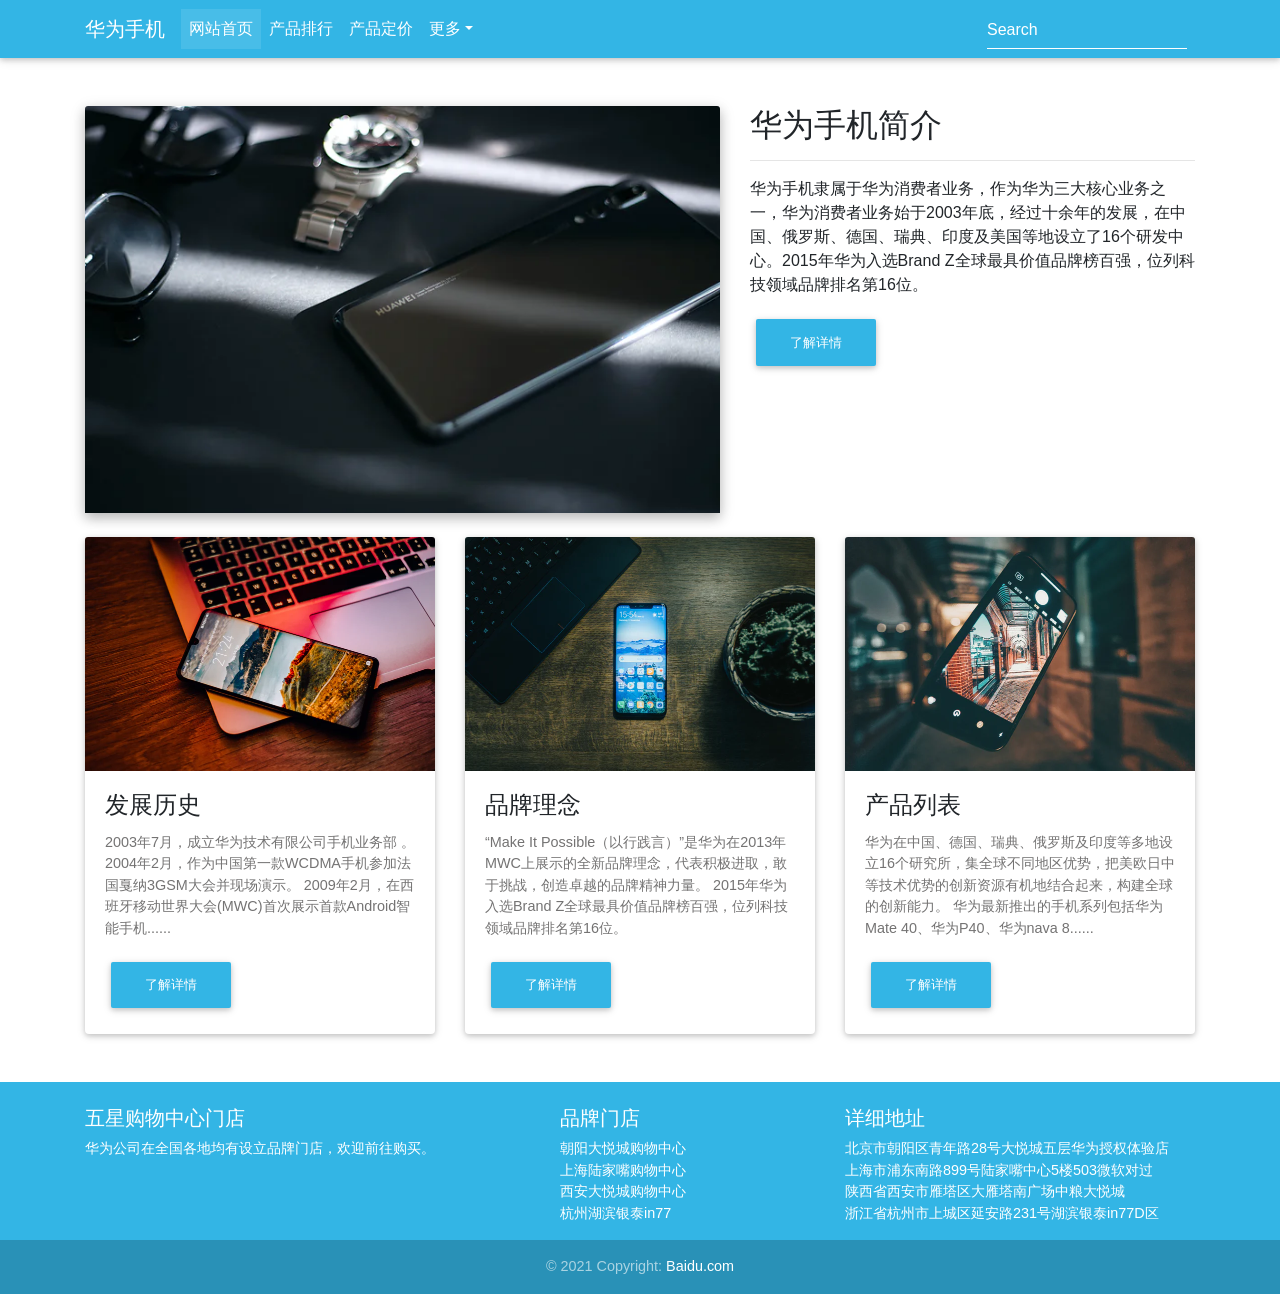
==== mine1/index.html @ ea83d0da "第一个网页" ====
<!DOCTYPE html>
<html>

<head>
  <meta charset="UTF-8">
  <meta name="viewport" content="width=device-width, initial-scale=1, shrink-to-fit=no">
  <meta http-equiv="x-ua-compatible" content="ie=edge">
  <title>华为手机</title>
  <!-- MDB icon -->
  <link rel="icon" href="image/5.webp" type="image/x-icon">
  <!-- Font Awesome -->
  <link rel="stylesheet" href="https://use.fontawesome.com/releases/v5.11.2/css/all.css">
  <!-- Bootstrap core CSS -->
  <link rel="stylesheet" href="css/bootstrap.min.css">
  <!-- Material Design Bootstrap -->
  <link rel="stylesheet" href="css/mdb.min.css">
  <!-- Your custom styles (optional) -->
  <link rel="stylesheet" href="css/style.css">
</head>









<body>



  <!--Main Navigation-->
  <header>
    <!--Navbar-->
    <nav class="navbar navbar-expand-md navbar-dark info-color">
      <div class="container">

        <!-- Navbar brand -->
        <a class="navbar-brand" href="#">华为手机</a>

        <!-- Collapse button -->
        <button class="navbar-toggler" type="button" data-toggle="collapse" data-target="#basicExampleNav"
          aria-controls="basicExampleNav" aria-expanded="false" aria-label="Toggle navigation">
          <span class="navbar-toggler-icon"></span>
        </button>

        <!-- Collapsible content -->
        <div class="collapse navbar-collapse" id="basicExampleNav">

          <!-- Links -->
          <ul class="navbar-nav mr-auto">

            <li class="nav-item active">
              <a class="nav-link" href="#">网站首页
                <span class="sr-only">(current)</span>
              </a>
            </li>

            <li class="nav-item">
              <a class="nav-link" href="#">产品排行</a>
            </li>

            <li class="nav-item">
              <a class="nav-link" href="#">产品定价</a>
            </li>

            <!-- Dropdown -->
            <li class="nav-item dropdown">
              <a class="nav-link dropdown-toggle" id="navbarDropdownMenuLink" data-toggle="dropdown"
                aria-haspopup="true" aria-expanded="false">更多</a>
              <div class="dropdown-menu dropdown-primary" aria-labelledby="navbarDropdownMenuLink">
                <a class="dropdown-item" href="#">产品商城</a>
                <a class="dropdown-item" href="#">每日新品</a>
                <a class="dropdown-item" href="#">评测图解</a>
              </div>
            </li>
          </ul>

          <!-- Links -->
          <form class="form-inline">
            <div class="md-form my-0">
              <input class="form-control mr-sm-2" type="text" placeholder="Search" aria-label="Search">
            </div>
          </form>

        </div>
        <!-- Collapsible content -->
      </div>
    </nav>
    <!--/.Navbar-->
  </header>
  <!--Main Navigation-->


  <main class="mt-5">
    <!--Main container-->
    <div class="container">
      <!--Grid row 1-->
      <div class="row">
        <!--Grid column 1-->
        <div class="col-md-7 mb-4">
          <div class="view overlay z-depth-1-half">
            <img src="image/1.webp" class="card-img-top" alt="">
            <div class="mask rgba-white-light"></div>
          </div>
        </div>
        <!--Grid column-->

        <!--Grid column 2-->
        <div class="col-md-5 mb-4">
          <h2>华为手机简介</h2>
          <hr>
          <p>华为手机隶属于华为消费者业务，作为华为三大核心业务之一，华为消费者业务始于2003年底，经过十余年的发展，在中国、俄罗斯、德国、瑞典、印度及美国等地设立了16个研发中心。2015年华为入选Brand Z全球最具价值品牌榜百强，位列科技领域品牌排名第16位。 </p>
          <a href="#" class="btn btn-info">了解详情</a>
        </div>
        <!--Grid column-->
      </div>

      <!--Grid row-->
      <!--Grid row 2-->
      <div class="row">

        <!--Grid column-->
        <div class="col-lg-4 col-md-12 mb-4">

          <!--Card-->
          <div class="card">

            <!--Card image-->
            <div class="view overlay">
              <img src="image/2.webp" class="card-img-top"
                alt="">
              <a href="#">
                <div class="mask rgba-white-slight"></div>
              </a>
            </div>

            <!--Card content-->
            <div class="card-body">
              <!--Title-->
              <h4 class="card-title">发展历史</h4>
              <!--Text-->
              <p class="card-text">2003年7月，成立华为技术有限公司手机业务部 。
                2004年2月，作为中国第一款WCDMA手机参加法国戛纳3GSM大会并现场演示。
                2009年2月，在西班牙移动世界大会(MWC)首次展示首款Android智能手机......</p>
              <a href="#!" class="btn btn-info">了解详情</a>
            </div>

          </div>
          <!--/.Card-->

        </div>
        <!--Grid column-->

        <!--Grid column-->
        <div class="col-lg-4 col-md-6 mb-4">

          <!--Card-->
          <div class="card">

            <!--Card image-->
            <div class="view overlay">
              <img src="image/3.webp" class="card-img-top"
                alt="">
              <a href="#">
                <div class="mask rgba-white-slight"></div>
              </a>
            </div>

            <!--Card content-->
            <div class="card-body">
              <!--Title-->
              <h4 class="card-title">品牌理念</h4>
              <!--Text-->
              <p class="card-text">“Make It Possible（以行践言）”是华为在2013年MWC上展示的全新品牌理念，代表积极进取，敢于挑战，创造卓越的品牌精神力量。
                2015年华为入选Brand Z全球最具价值品牌榜百强，位列科技领域品牌排名第16位。
              </p>
              <a href="#" class="btn btn-info">了解详情</a>
            </div>
          </div>
          <!--/.Card-->
        </div>
        <!--Grid column-->

        <!--Grid column-->
        <div class="col-lg-4 col-md-6 mb-4">
          <!--Card-->
          <div class="card">
            <!--Card image-->
            <div class="view overlay">
              <img src="image/4.webp" class="card-img-top"
                alt="">
              <a href="#">
                <div class="mask rgba-white-slight"></div>
              </a>
            </div>

            <!--Card content-->
            <div class="card-body">
              <!--Title-->
              <h4 class="card-title">产品列表</h4>
              <!--Text-->
              <p class="card-text">华为在中国、德国、瑞典、俄罗斯及印度等多地设立16个研究所，集全球不同地区优势，把美欧日中等技术优势的创新资源有机地结合起来，构建全球的创新能力。
                华为最新推出的手机系列包括华为Mate 40、华为P40、华为nava 8......</p>
              <a href="https://www.baidu.com/" target="_blank" class="btn btn-info">了解详情</a> 
              <!--target属性为_blank表示在新的页面打开超链接（默认是在当前页面打开即_self）
              超链接标签包含的内容（当前为文字"百度一下"）即为显示在页面上供用户点击的-->
            </div>
          </div>
          <!--/.Card-->
        </div>
        <!--Grid column-->
      </div>
      <!--Grid row-->
    </div>
    <!--Main container-->
  </main>

  <!-- Footer -->
  <footer class="page-footer font-small info-color pt-4 mt-4">
    <!-- Footer Links -->
    <div class="container text-center text-md-left">
      <!-- Grid row -->
      <div class="row">
        <!-- Grid column -->
        <div class="col-md-5 mt-md-0 mt-3">
          <!-- Content -->
          <h5 class="text-uppercase">五星购物中心门店</h5>
          <p>华为公司在全国各地均有设立品牌门店，欢迎前往购买。</p>
        </div>

        <!-- Grid column -->
        <hr class="clearfix w-100 d-md-none pb-3">
        <!-- Grid column -->
        <div class="col-md-3 mb-md-0 mb-3">
          <!-- Links -->
          <h5 class="text-uppercase">品牌门店</h5>
          <ul class="list-unstyled">
            <li>
              <a href="#!">朝阳大悦城购物中心</a>
            </li>
            <li>
              <a href="#!">上海陆家嘴购物中心</a>
            </li>
            <li>
              <a href="#!">西安大悦城购物中心</a>
            </li>
            <li>
              <a href="#!">杭州湖滨银泰in77</a>
            </li>
          </ul>
        </div>
        <!-- Grid column -->

        <!-- Grid column -->
        <div class="col-md-4 mb-md-0 mb-3">
          <!-- Links -->
          <h5 class="text-uppercase">详细地址</h5>
          <ul class="list-unstyled">
            <li>
              <a href="#!">北京市朝阳区青年路28号大悦城五层华为授权体验店</a>
            </li>
            <li>
              <a href="#!">上海市浦东南路899号陆家嘴中心5楼503微软对过</a>
            </li>
            <li>
              <a href="#!">陕西省西安市雁塔区大雁塔南广场中粮大悦城</a>
            </li>
            <li>
              <a href="#!">浙江省杭州市上城区延安路231号湖滨银泰in77D区</a>
            </li>
          </ul>
        </div>
        <!-- Grid column -->
      </div>
      <!-- Grid row -->
    </div>
    <!-- Footer Links -->

    <!-- Copyright -->
    <div class="footer-copyright text-center py-3">© 2021 Copyright:
      <a href="https://baike.baidu.com/item/%E5%8D%8E%E4%B8%BA%E6%89%8B%E6%9C%BA/160986?fr=aladdin#6" target="_blank"> Baidu.com</a>
    </div>
    <!-- Copyright -->
  </footer>
  <!-- Footer -->










  <!-- jQuery -->
  <script type="text/javascript" src="js/jquery.min.js"></script>
  <!-- Bootstrap tooltips -->
  <script type="text/javascript" src="js/popper.min.js"></script>
  <!-- Bootstrap core JavaScript -->
  <script type="text/javascript" src="js/bootstrap.min.js"></script>
  <!-- MDB core JavaScript -->
  <script type="text/javascript" src="js/mdb.min.js"></script>
  <!-- Your custom scripts (optional) -->
  <script type="text/javascript"></script>
</body>
</html>
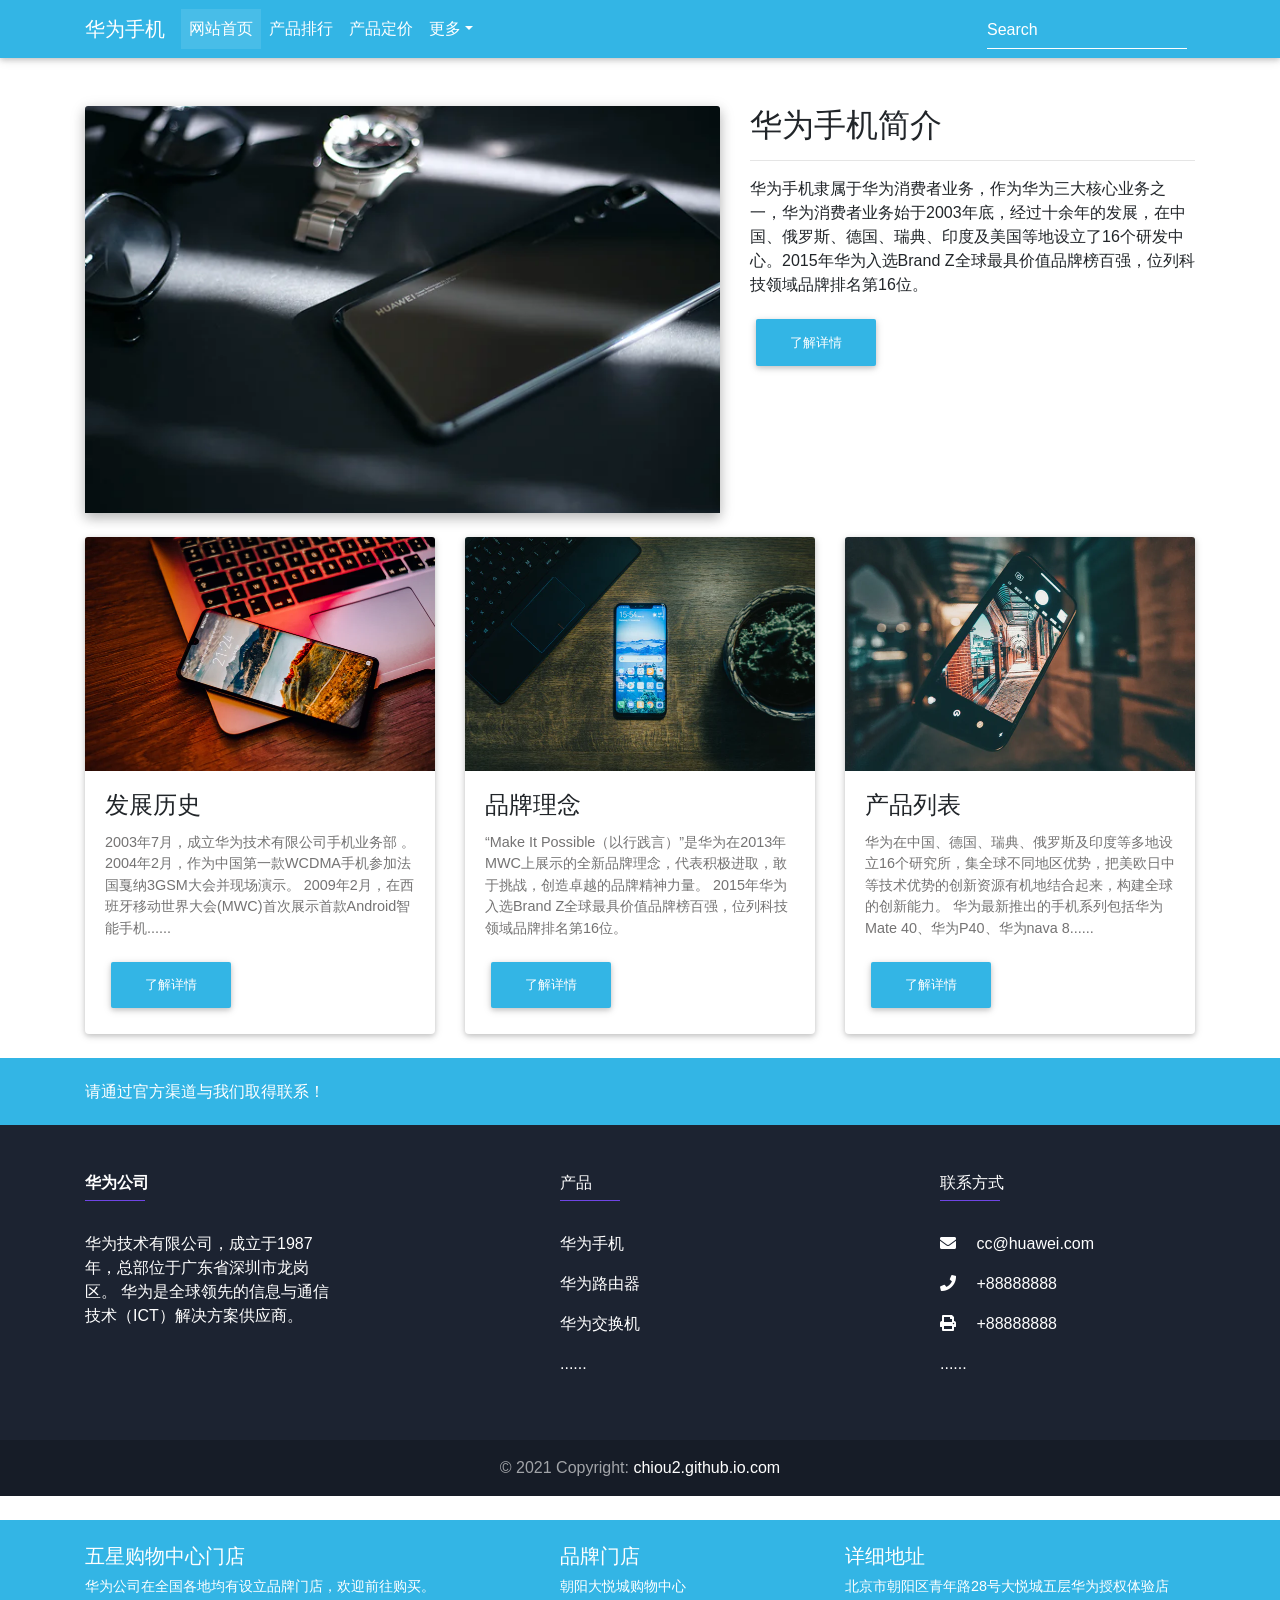
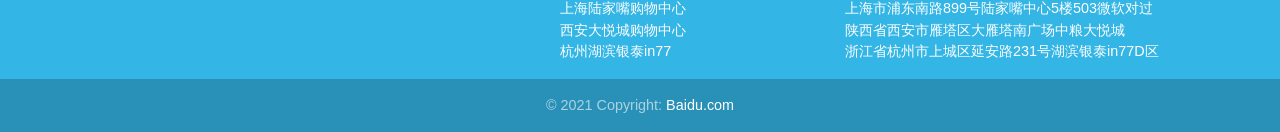
==== commit 27d6ee65: "第三个网页" ====
--- a/mine1/index.html
+++ b/mine1/index.html
@@ -5,7 +5,7 @@
   <meta charset="UTF-8">
   <meta name="viewport" content="width=device-width, initial-scale=1, shrink-to-fit=no">
   <meta http-equiv="x-ua-compatible" content="ie=edge">
-  <title>华为手机</title>
+  <title>网站首页</title>
   <!-- MDB icon -->
   <link rel="icon" href="image/5.webp" type="image/x-icon">
   <!-- Font Awesome -->
@@ -28,8 +28,6 @@
 
 <body>
 
-
-
   <!--Main Navigation-->
   <header>
     <!--Navbar-->
@@ -216,6 +214,103 @@
     </div>
     <!--Main container-->
   </main>
+
+
+
+
+
+
+<!-- Footer -->
+<footer class="page-footer unique-color-dark">
+  <!-- Social buttons -->
+  <div class="info-color">
+    <div class="container">
+      <!--Grid row-->
+      <div class="row py-4  d-flex align-items-center">  
+        <!--Grid column-->
+        <div class="col-md-6 col-lg-5 text-center text-md-left mb-4 mb-md-0">
+          <h6 class="mb-0 white-text">请通过官方渠道与我们取得联系！</h6>
+        </div>
+        <!--Grid column-->
+      </div>
+      <!--Grid row-->
+    </div>
+  </div>
+  <!-- Social buttons -->
+
+  <!--Footer Links-->
+  <div class="container mt-5 mb-4 text-center text-md-left">
+    <div class="row mt-3">
+      <!--First column-->
+      <div class="col-md-3 col-lg-4 col-xl-3 mb-4">
+        <h6 class="text-uppercase font-weight-bold">
+          <strong></strong>华为公司</strong>
+        </h6>
+        <hr class="deep-purple accent-2 mb-4 mt-0 d-inline-block mx-auto" style="width: 60px;">
+        <p>华为技术有限公司，成立于1987年，总部位于广东省深圳市龙岗区。 
+          华为是全球领先的信息与通信技术（ICT）解决方案供应商。</p>
+      </div>
+      <!--/.First column-->
+
+      <!--Second column-->
+      <div class="col-md-2 col-lg-2 col-xl-2 mx-auto mb-4">
+        <h6 class="text-uppercase font-weight-bold">
+          <strong>产品</strong>
+        </h6>
+        <hr class="deep-purple accent-2 mb-4 mt-0 d-inline-block mx-auto" style="width: 60px;">
+        <p>
+          <a href="#!">华为手机</a>
+        </p>
+        <p>
+          <a href="#!">华为路由器</a>
+        </p>
+        <p>
+          <a href="#!">华为交换机</a>
+        </p>
+        <p>
+          ......
+        </p>
+      </div>
+      <!--/.Second column-->
+
+       <!--Fourth column-->
+       <div class="col-md-4 col-lg-3 col-xl-3">
+        <h6 class="text-uppercase font-weight-bold">
+          <strong>联系方式</strong>
+        </h6>
+        <hr class="deep-purple accent-2 mb-4 mt-0 d-inline-block mx-auto" style="width: 60px;">
+          <p>
+        <i class="fas fa-envelope mr-3"></i> cc@huawei.com</p>
+        <p>
+          <i class="fas fa-phone mr-3"></i> +88888888</p>
+        <p>
+          <i class="fas fa-print mr-3"></i> +88888888</p>
+          <p>
+            ......
+          </p>
+      </div>
+      <!--/.Fourth column-->
+
+    </div>
+  </div>
+  <!--/.Footer Links-->
+
+  <!-- Copyright -->
+  <div class="footer-copyright text-center py-3">© 2021 Copyright:
+    <a href="#"> chiou2.github.io.com</a>
+  </div>
+  <!-- Copyright -->
+
+</footer>
+<!-- Footer -->
+
+
+
+
+
+
+
+
 
   <!-- Footer -->
   <footer class="page-footer font-small info-color pt-4 mt-4">
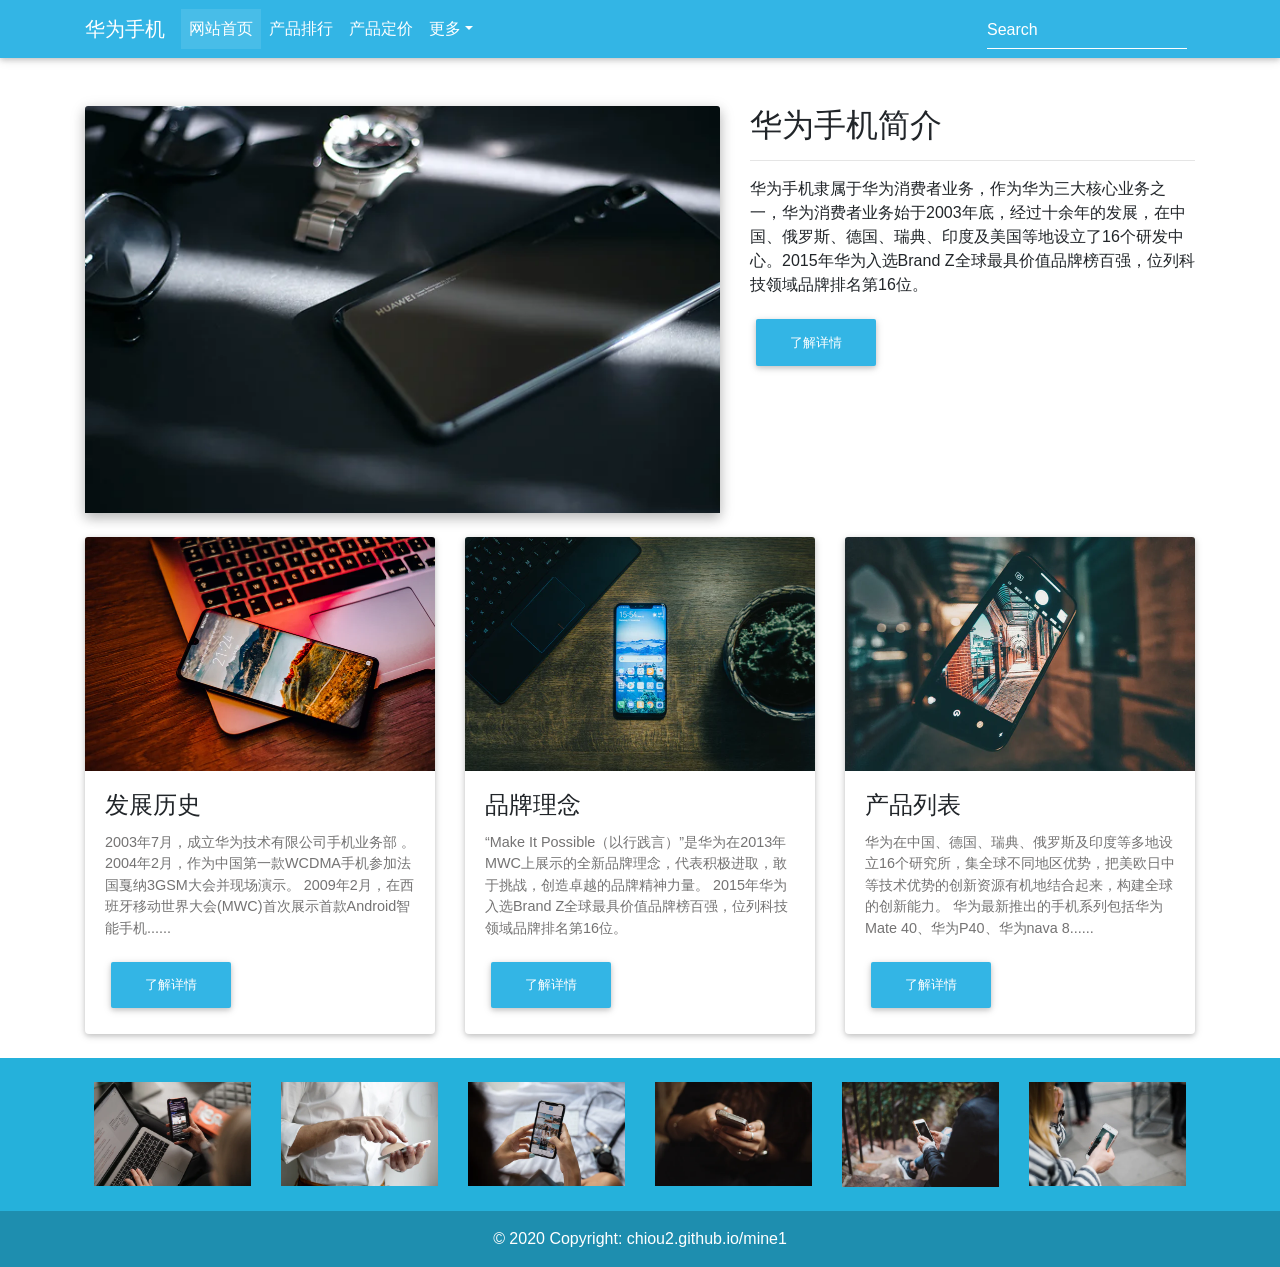
==== commit 83283d94: "更新" ====
--- a/mine1/index.html
+++ b/mine1/index.html
@@ -220,169 +220,130 @@
 
 
 
-<!-- Footer -->
-<footer class="page-footer unique-color-dark">
-  <!-- Social buttons -->
-  <div class="info-color">
-    <div class="container">
-      <!--Grid row-->
-      <div class="row py-4  d-flex align-items-center">  
-        <!--Grid column-->
-        <div class="col-md-6 col-lg-5 text-center text-md-left mb-4 mb-md-0">
-          <h6 class="mb-0 white-text">请通过官方渠道与我们取得联系！</h6>
-        </div>
-        <!--Grid column-->
-      </div>
-      <!--Grid row-->
+
+
+
+  <footer class="text-center text-white" style="background-color: #25b1db;">
+    <!-- Grid container -->
+    <div class="container p-4">
+      <!-- Section: Images -->
+      <section class="">
+        <div class="row">
+          <div class="col-lg-2 col-md-12 mb-4 mb-md-0">
+            <div
+              class="bg-image hover-overlay ripple shadow-1-strong rounded"
+              data-ripple-color="light"
+            >
+              <img
+                src="image/a.webp"
+                class="w-100"
+              />
+              <a href="#!">
+                <div
+                  class="mask"
+                  style="background-color: rgba(251, 251, 251, 0.2);"
+                ></div>
+              </a>
+            </div>
+          </div>
+          <div class="col-lg-2 col-md-12 mb-4 mb-md-0">
+            <div
+              class="bg-image hover-overlay ripple shadow-1-strong rounded"
+              data-ripple-color="light"
+            >
+              <img
+                src="image/b.webp"
+                class="w-100"
+              />
+              <a href="#!">
+                <div
+                  class="mask"
+                  style="background-color: rgba(251, 251, 251, 0.2);"
+                ></div>
+              </a>
+            </div>
+          </div>
+          <div class="col-lg-2 col-md-12 mb-4 mb-md-0">
+            <div
+              class="bg-image hover-overlay ripple shadow-1-strong rounded"
+              data-ripple-color="light"
+            >
+              <img
+                src="image/c.webp"
+                class="w-100"
+              />
+              <a href="#!">
+                <div
+                  class="mask"
+                  style="background-color: rgba(251, 251, 251, 0.2);"
+                ></div>
+              </a>
+            </div>
+          </div>
+          <div class="col-lg-2 col-md-12 mb-4 mb-md-0">
+            <div
+              class="bg-image hover-overlay ripple shadow-1-strong rounded"
+              data-ripple-color="light"
+            >
+              <img
+                src="image/d.webp"
+                class="w-100"
+              />
+              <a href="#!">
+                <div
+                  class="mask"
+                  style="background-color: rgba(251, 251, 251, 0.2);"
+                ></div>
+              </a>
+            </div>
+          </div>
+          <div class="col-lg-2 col-md-12 mb-4 mb-md-0">
+            <div
+              class="bg-image hover-overlay ripple shadow-1-strong rounded"
+              data-ripple-color="light"
+            >
+              <img
+                src="image/e.webp"
+                class="w-100"
+              />
+              <a href="#!">
+                <div
+                  class="mask"
+                  style="background-color: rgba(251, 251, 251, 0.2);"
+                ></div>
+              </a>
+            </div>
+          </div>
+          <div class="col-lg-2 col-md-12 mb-4 mb-md-0">
+            <div
+              class="bg-image hover-overlay ripple shadow-1-strong rounded"
+              data-ripple-color="light"
+            >
+              <img
+                src="image/f.webp"
+                class="w-100"
+              />
+              <a href="#!">
+                <div
+                  class="mask"
+                  style="background-color: rgba(251, 251, 251, 0.2);"
+                ></div>
+              </a>
+            </div>
+          </div>
+        </div>
+      </section>
+      <!-- Section: Images -->
     </div>
-  </div>
-  <!-- Social buttons -->
-
-  <!--Footer Links-->
-  <div class="container mt-5 mb-4 text-center text-md-left">
-    <div class="row mt-3">
-      <!--First column-->
-      <div class="col-md-3 col-lg-4 col-xl-3 mb-4">
-        <h6 class="text-uppercase font-weight-bold">
-          <strong></strong>华为公司</strong>
-        </h6>
-        <hr class="deep-purple accent-2 mb-4 mt-0 d-inline-block mx-auto" style="width: 60px;">
-        <p>华为技术有限公司，成立于1987年，总部位于广东省深圳市龙岗区。 
-          华为是全球领先的信息与通信技术（ICT）解决方案供应商。</p>
-      </div>
-      <!--/.First column-->
-
-      <!--Second column-->
-      <div class="col-md-2 col-lg-2 col-xl-2 mx-auto mb-4">
-        <h6 class="text-uppercase font-weight-bold">
-          <strong>产品</strong>
-        </h6>
-        <hr class="deep-purple accent-2 mb-4 mt-0 d-inline-block mx-auto" style="width: 60px;">
-        <p>
-          <a href="#!">华为手机</a>
-        </p>
-        <p>
-          <a href="#!">华为路由器</a>
-        </p>
-        <p>
-          <a href="#!">华为交换机</a>
-        </p>
-        <p>
-          ......
-        </p>
-      </div>
-      <!--/.Second column-->
-
-       <!--Fourth column-->
-       <div class="col-md-4 col-lg-3 col-xl-3">
-        <h6 class="text-uppercase font-weight-bold">
-          <strong>联系方式</strong>
-        </h6>
-        <hr class="deep-purple accent-2 mb-4 mt-0 d-inline-block mx-auto" style="width: 60px;">
-          <p>
-        <i class="fas fa-envelope mr-3"></i> cc@huawei.com</p>
-        <p>
-          <i class="fas fa-phone mr-3"></i> +88888888</p>
-        <p>
-          <i class="fas fa-print mr-3"></i> +88888888</p>
-          <p>
-            ......
-          </p>
-      </div>
-      <!--/.Fourth column-->
-
-    </div>
-  </div>
-  <!--/.Footer Links-->
-
-  <!-- Copyright -->
-  <div class="footer-copyright text-center py-3">© 2021 Copyright:
-    <a href="#"> chiou2.github.io.com</a>
-  </div>
-  <!-- Copyright -->
-
-</footer>
-<!-- Footer -->
-
-
-
-
-
-
-
-
-
-  <!-- Footer -->
-  <footer class="page-footer font-small info-color pt-4 mt-4">
-    <!-- Footer Links -->
-    <div class="container text-center text-md-left">
-      <!-- Grid row -->
-      <div class="row">
-        <!-- Grid column -->
-        <div class="col-md-5 mt-md-0 mt-3">
-          <!-- Content -->
-          <h5 class="text-uppercase">五星购物中心门店</h5>
-          <p>华为公司在全国各地均有设立品牌门店，欢迎前往购买。</p>
-        </div>
-
-        <!-- Grid column -->
-        <hr class="clearfix w-100 d-md-none pb-3">
-        <!-- Grid column -->
-        <div class="col-md-3 mb-md-0 mb-3">
-          <!-- Links -->
-          <h5 class="text-uppercase">品牌门店</h5>
-          <ul class="list-unstyled">
-            <li>
-              <a href="#!">朝阳大悦城购物中心</a>
-            </li>
-            <li>
-              <a href="#!">上海陆家嘴购物中心</a>
-            </li>
-            <li>
-              <a href="#!">西安大悦城购物中心</a>
-            </li>
-            <li>
-              <a href="#!">杭州湖滨银泰in77</a>
-            </li>
-          </ul>
-        </div>
-        <!-- Grid column -->
-
-        <!-- Grid column -->
-        <div class="col-md-4 mb-md-0 mb-3">
-          <!-- Links -->
-          <h5 class="text-uppercase">详细地址</h5>
-          <ul class="list-unstyled">
-            <li>
-              <a href="#!">北京市朝阳区青年路28号大悦城五层华为授权体验店</a>
-            </li>
-            <li>
-              <a href="#!">上海市浦东南路899号陆家嘴中心5楼503微软对过</a>
-            </li>
-            <li>
-              <a href="#!">陕西省西安市雁塔区大雁塔南广场中粮大悦城</a>
-            </li>
-            <li>
-              <a href="#!">浙江省杭州市上城区延安路231号湖滨银泰in77D区</a>
-            </li>
-          </ul>
-        </div>
-        <!-- Grid column -->
-      </div>
-      <!-- Grid row -->
-    </div>
-    <!-- Footer Links -->
-
+    <!-- Grid container -->
+  
     <!-- Copyright -->
-    <div class="footer-copyright text-center py-3">© 2021 Copyright:
-      <a href="https://baike.baidu.com/item/%E5%8D%8E%E4%B8%BA%E6%89%8B%E6%9C%BA/160986?fr=aladdin#6" target="_blank"> Baidu.com</a>
+    <div class="text-center p-3" style="background-color: rgba(0, 0, 0, 0.2);">
+      © 2020 Copyright:
+      <a class="text-white" href="#">chiou2.github.io/mine1</a>
     </div>
     <!-- Copyright -->
   </footer>
-  <!-- Footer -->
-
-
-
 
 
 
